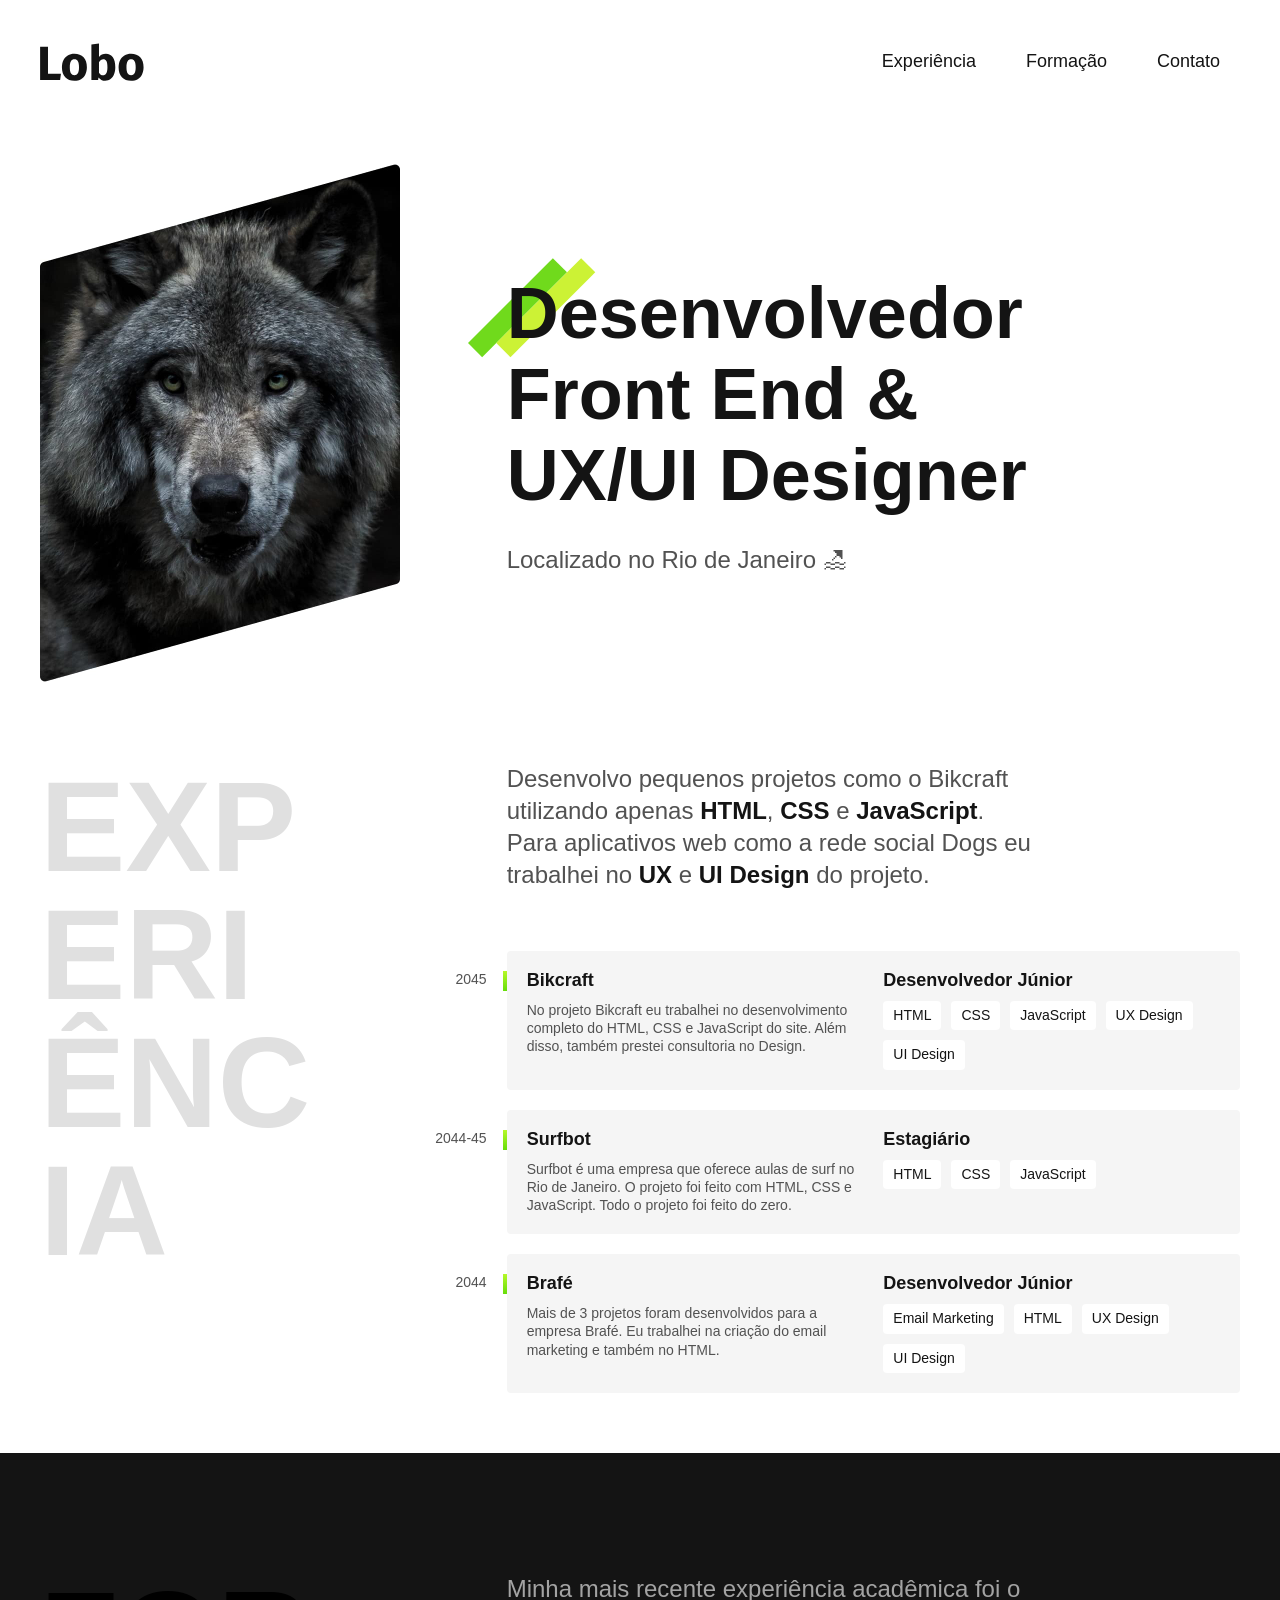
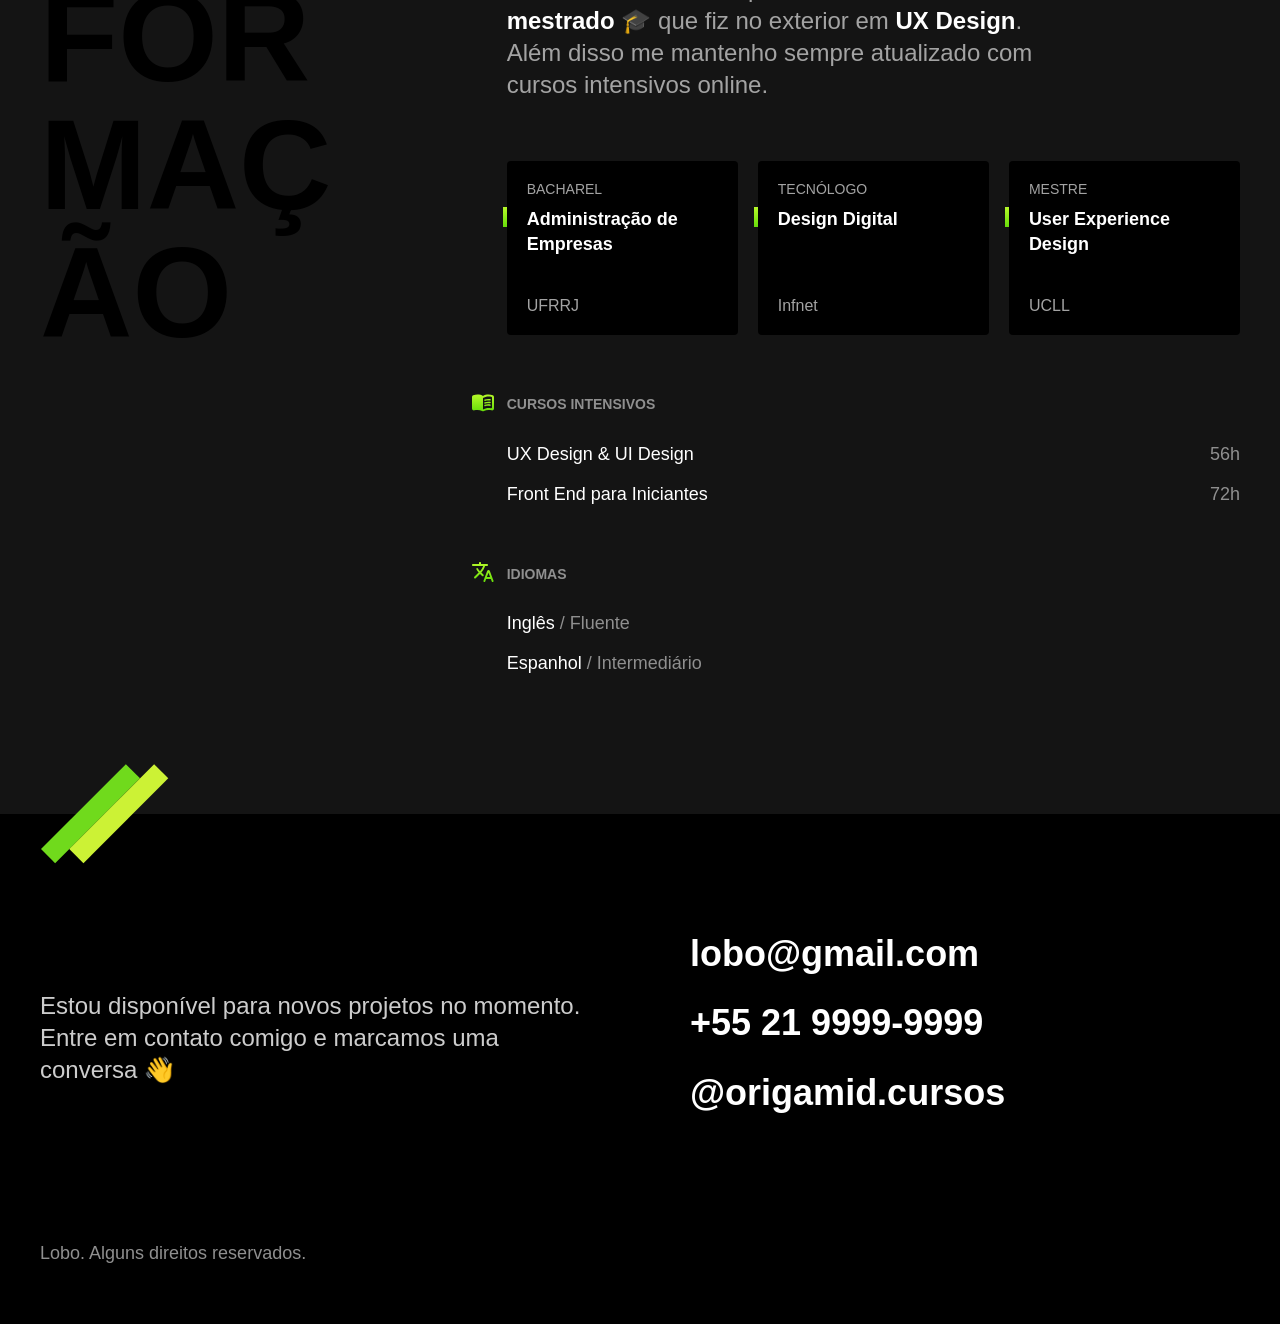
==== index.html @ 08f50f08 "movendo index.html para a raiz" ====
<html lang="pt-br">

<head>
  <meta charset="UTF-8">
  <meta name="viewport" content="width=device-width, initial-scale=1.0">
  <title>Lobo - Desenvolvedor</title>
  <meta name="description" content="Portifólio Desenvolvedo Front-End e UX/UI Designer">
  <link rel="stylesheet" href="/portifólio/css/style.css">
</head>

<body>
  <header class="header">
    <img src="/img/marca.svg" alt="Lobo" width="104" height="38">

    <nav>
      <ul class="header-menu">
        <li><a href="#experiencia">Experiência</a></li>
        <li><a href="#formacao">Formação</a></li>
        <li><a href="#contato">Contato</a></li>
      </ul>
    </nav>
  </header>

  <main class="introducao">
    <img src="/img/perfil.jpg" alt="Lobo Cinza" width="360" height="520">
    <div>
      <h1>Desenvolvedor<br>Front End &<br>UX/UI Designer</h1>
      <p>Localizado no Rio de Janeiro 🏖</p>
    </div>
  </main>

  <section class="experiencia" id="experiencia" aria-label="Experiência">
    <h2 class="subtitulo">Experiência</h2>
    <div>
      <p class="experiencia-texto">Desenvolvo pequenos projetos como o Bikcraft utilizando apenas <strong>HTML</strong>, <strong>CSS</strong> e <strong>JavaScript</strong>. Para aplicativos web como a rede social Dogs eu trabalhei no <strong>UX</strong> e <strong>UI Design</strong> do projeto.</p>

      <div class="empresa">
        <span class="empresa-ano">2045</span>
        <h3 class="empresa-titulo">Bikcraft</h3>
        <span class="empresa-titulo">Desenvolvedor Júnior</span>
        <p class="empresa-texto">No projeto Bikcraft eu trabalhei no desenvolvimento completo do HTML, CSS e JavaScript do site. Além disso, também prestei consultoria no Design.</p>
        <ul class="empresa-habilidades">
          <li>HTML</li>
          <li>CSS</li>
          <li>JavaScript</li>
          <li>UX Design</li>
          <li>UI Design</li>
        </ul>
      </div>

      <div class="empresa">
        <span class="empresa-ano">2044-45</span>
        <h3 class="empresa-titulo">Surfbot</h3>
        <span class="empresa-titulo">Estagiário</span>
        <p class="empresa-texto">Surfbot é uma empresa que oferece aulas de surf no Rio de Janeiro. O projeto foi feito com HTML, CSS e JavaScript. Todo o projeto foi feito do zero.</p>
        <ul class="empresa-habilidades">
          <li>HTML</li>
          <li>CSS</li>
          <li>JavaScript</li>
        </ul>
      </div>

      <div class="empresa">
        <span class="empresa-ano">2044</span>
        <h3 class="empresa-titulo">Brafé</h3>
        <span class="empresa-titulo">Desenvolvedor Júnior</span>
        <p class="empresa-texto">Mais de 3 projetos foram desenvolvidos para a empresa Brafé. Eu trabalhei na criação do email marketing e também no HTML.</p>
        <ul class="empresa-habilidades">
          <li>Email Marketing</li>
          <li>HTML</li>
          <li>UX Design</li>
          <li>UI Design</li>
        </ul>
      </div>

    </div>
  </section>

  <section class="formacao" id="formacao" aria-label="Formação">
    <div class="formacao-container">
      <h2 class="subtitulo">Formação</h2>
      <div>
        <p class="formacao-texto">Minha mais recente experiência acadêmica foi o <strong>mestrado</strong> 🎓 que fiz no exterior em <strong>UX Design</strong>. Além disso me mantenho sempre atualizado com cursos intensivos online.</p>

        <ul class="faculdade-lista">
          <li class="faculdade">
            <span class="faculdade-tipo">BACHAREL</span>
            <h3 class="faculdade-curso">Administração de Empresas</h3>
            <span class="faculdade-instituicao">UFRRJ</span>
          </li>

          <li class="faculdade">
            <span class="faculdade-tipo">TECNÓLOGO</span>
            <h3 class="faculdade-curso">Design Digital</h3>
            <span class="faculdade-instituicao">Infnet</span>
          </li>

          <li class="faculdade">
            <span class="faculdade-tipo">MESTRE</span>
            <h3 class="faculdade-curso">User Experience Design</h3>
            <span class="faculdade-instituicao">UCLL</span>
          </li>
        </ul>
        <div class="formacao-extra">
          <div class="cursos">
            <h3>CURSOS INTENSIVOS</h3>
            <ul>
              <li>UX Design & UI Design <span>56h</span></li>
              <li>Front End para Iniciantes <span>72h</span></li>
            </ul>
          </div>

          <div class="idiomas">
            <h3>IDIOMAS</h3>
            <ul>
              <li>Inglês <span>/ Fluente</span></li>
              <li>Espanhol <span>/ Intermediário</span></li>
            </ul>
          </div>

        </div>

      </div>
    </div>
  </section>

  <footer class="footer" id="contato">
    <div class="footer-container">
      <p class="footer-texto">Estou disponível para novos projetos no momento. Entre em contato comigo e marcamos uma conversa 👋</p>
      <ul class="footer-contato">
        <li>lobo@gmail.com</li>
        <li>+55 21 9999-9999</li>
        <li><a href="/">@origamid.cursos</a></li>
      </ul>
      <p class="footer-copy">Lobo. Alguns direitos reservados.</p>
    </div>


  </footer>

</body>

</html>
---- portifólio/css/style.css ----
@import "./header.css";
@import "./global.css";
@import "./introducao.css";
@import "./experiencia.css";
@import "./formacao.css";
@import "./footer.css";
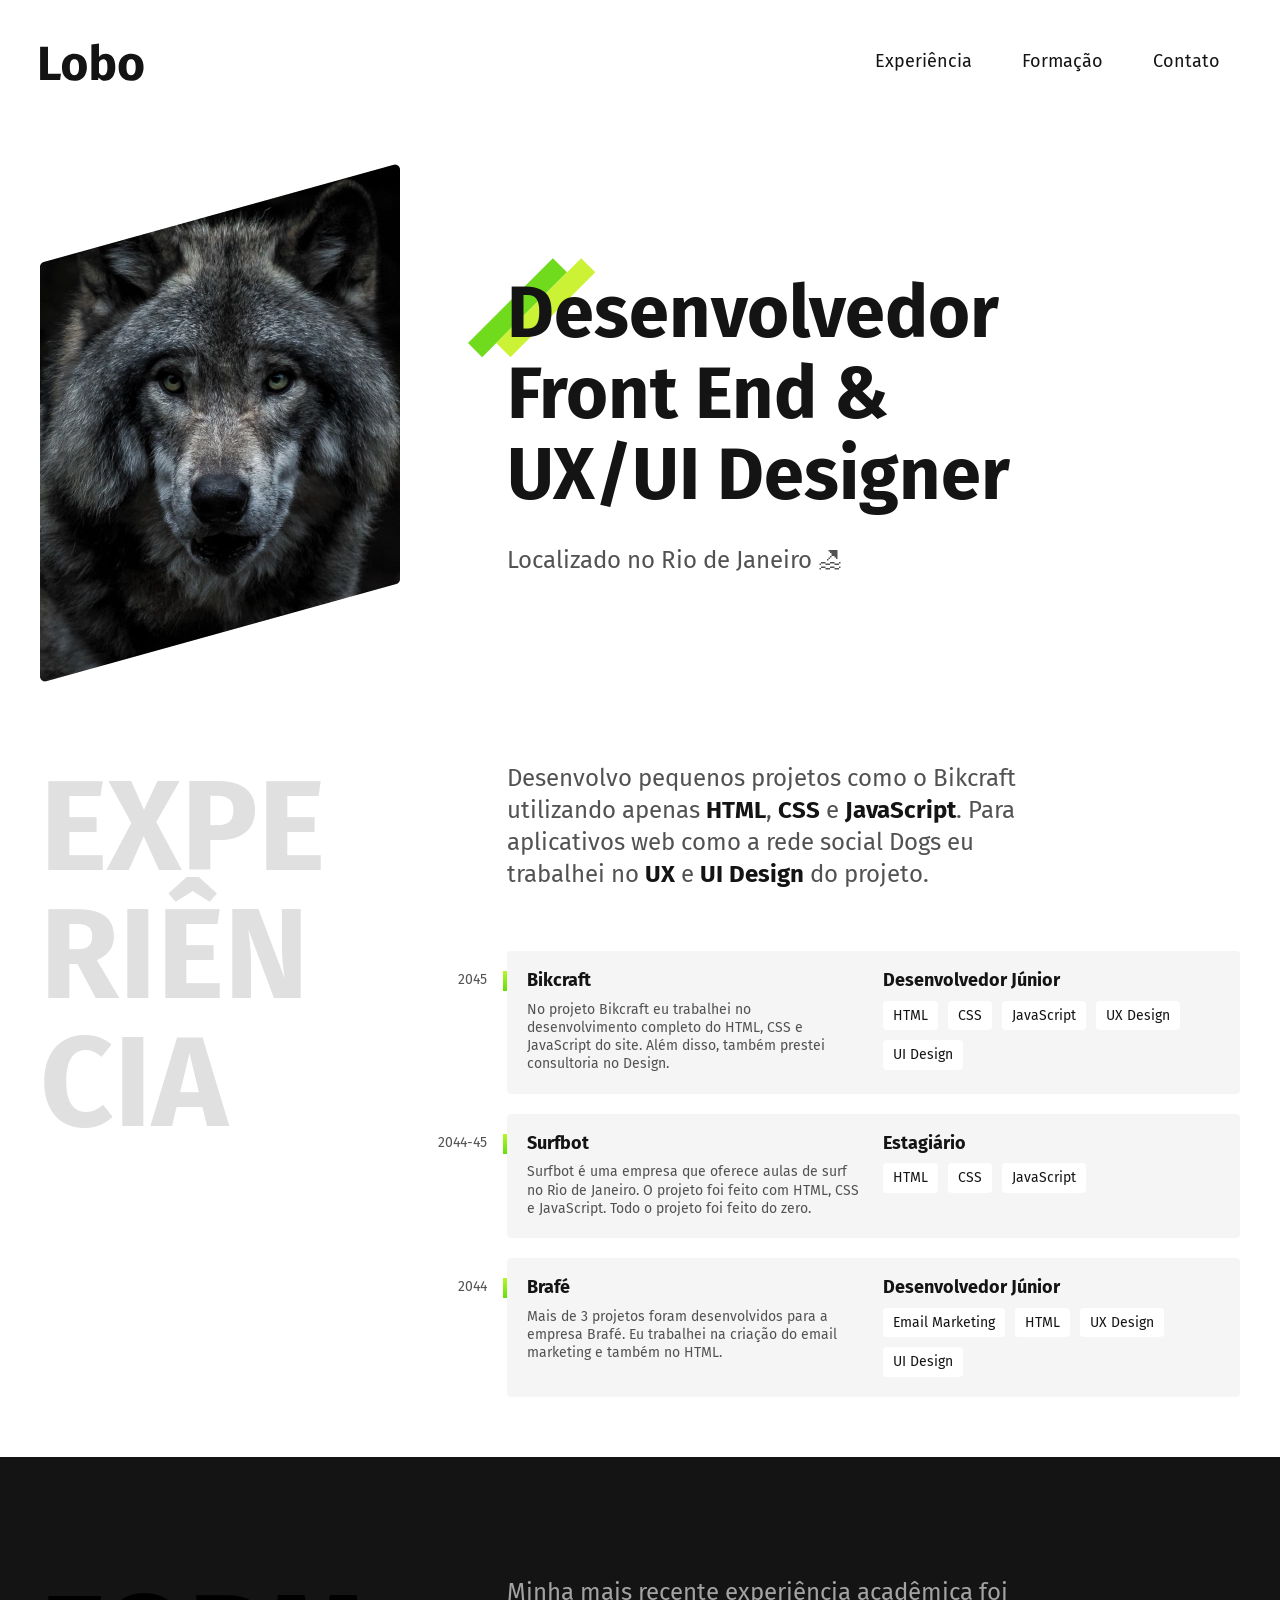
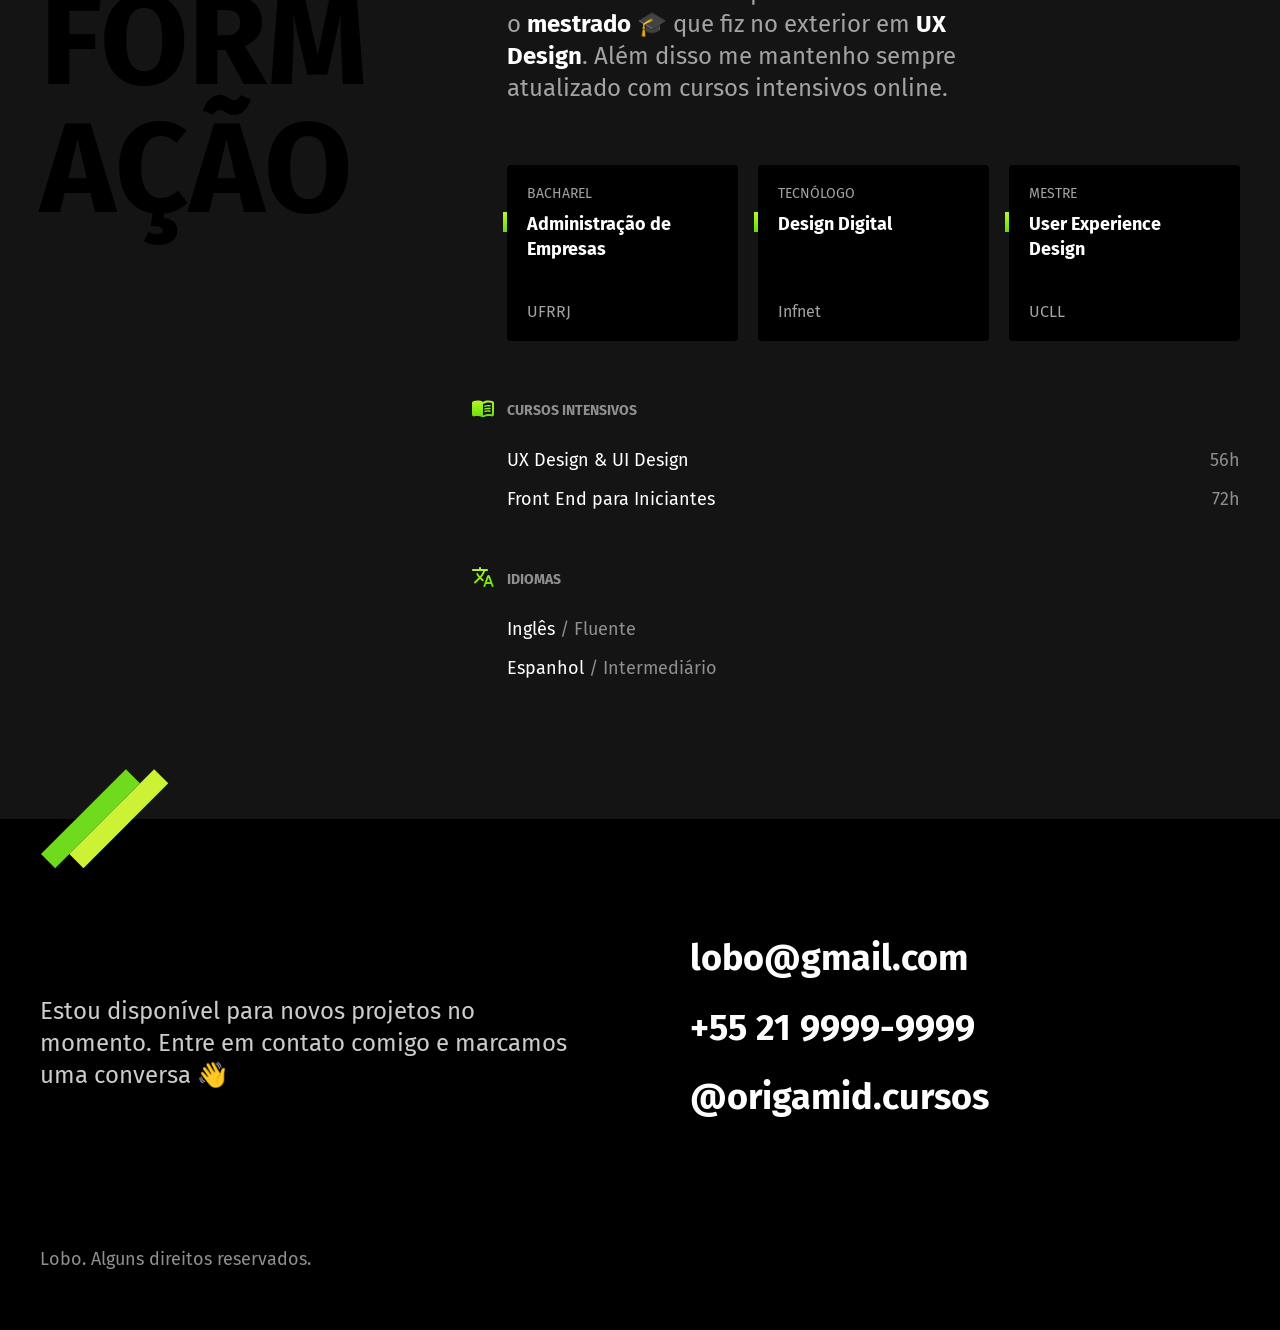
==== commit b7568ba6: "adicionado fontes" ====
--- a/index.html
+++ b/index.html
@@ -6,6 +6,11 @@
   <title>Lobo - Desenvolvedor</title>
   <meta name="description" content="Portifólio Desenvolvedo Front-End e UX/UI Designer">
   <link rel="stylesheet" href="/portifólio/css/style.css">
+  <link rel="icon" href="/wolf-svgrepo-com.svg" type="image/svg+xml">
+
+  <link rel="preconnect" href="https://fonts.googleapis.com">
+  <link rel="preconnect" href="https://fonts.gstatic.com" crossorigin>
+  <link href="https://fonts.googleapis.com/css2?family=Fira+Sans:ital,wght@0,100;0,200;0,300;0,400;0,500;0,600;0,700;0,800;0,900;1,100;1,200;1,300;1,400;1,500;1,600;1,700;1,800;1,900&display=swap" rel="stylesheet">
 </head>
 
 <body>
